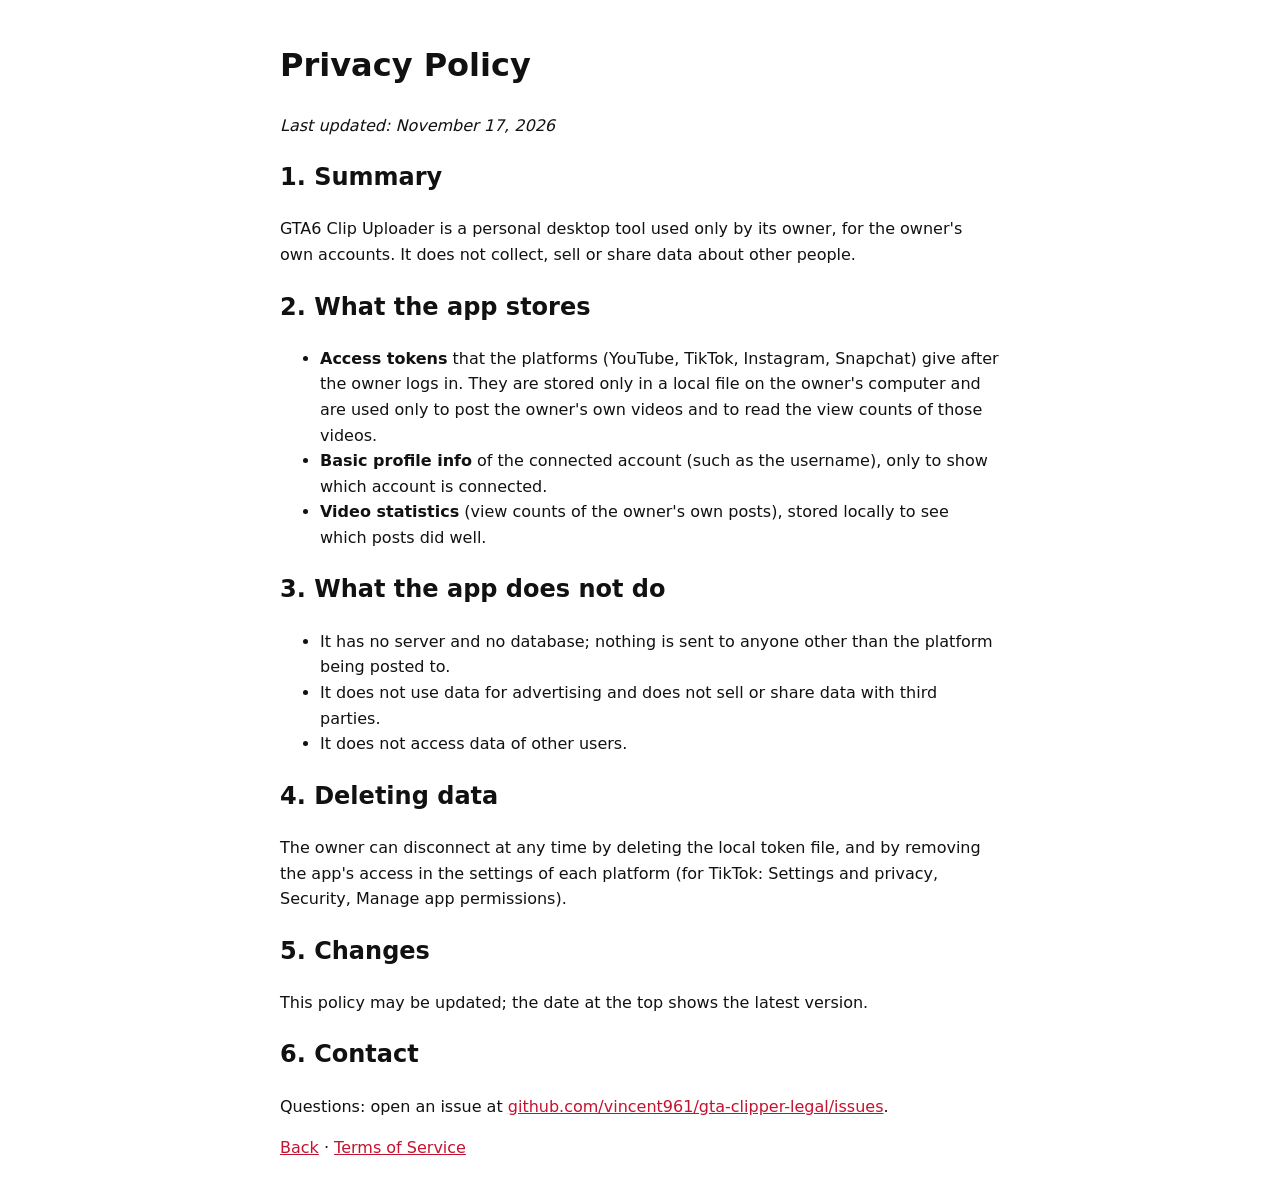
==== privacy.html @ ce5e9fea "Terms of Service en privacybeleid voor GTA6 Clip Uploader Co-Authored-By: Claude Opus 5.5 <noreply@a" ====
<!doctype html>
<html lang="en">
<head>
<meta charset="utf-8">
<meta name="viewport" content="width=device-width, initial-scale=1">
<title>Privacy Policy · GTA6 Clip Uploader</title>
<style>
  body { font-family: system-ui, sans-serif; max-width: 720px; margin: 40px auto; padding: 0 16px; line-height: 1.6; color: #111; background: #fff; }
  a { color: #c4122f; }
</style>
</head>
<body>
<h1>Privacy Policy</h1>
<p><em>Last updated: November 17, 2026</em></p>

<h2>1. Summary</h2>
<p>GTA6 Clip Uploader is a personal desktop tool used only by its owner, for the owner's own accounts. It does not
collect, sell or share data about other people.</p>

<h2>2. What the app stores</h2>
<ul>
  <li><strong>Access tokens</strong> that the platforms (YouTube, TikTok, Instagram, Snapchat) give after the
    owner logs in. They are stored only in a local file on the owner's computer and are used only to post
    the owner's own videos and to read the view counts of those videos.</li>
  <li><strong>Basic profile info</strong> of the connected account (such as the username), only to show which
    account is connected.</li>
  <li><strong>Video statistics</strong> (view counts of the owner's own posts), stored locally to see which
    posts did well.</li>
</ul>

<h2>3. What the app does not do</h2>
<ul>
  <li>It has no server and no database; nothing is sent to anyone other than the platform being posted to.</li>
  <li>It does not use data for advertising and does not sell or share data with third parties.</li>
  <li>It does not access data of other users.</li>
</ul>

<h2>4. Deleting data</h2>
<p>The owner can disconnect at any time by deleting the local token file, and by removing the app's
access in the settings of each platform (for TikTok: Settings and privacy, Security, Manage app
permissions).</p>

<h2>5. Changes</h2>
<p>This policy may be updated; the date at the top shows the latest version.</p>

<h2>6. Contact</h2>
<p>Questions: open an issue at
<a href="https://github.com/vincent961/gta-clipper-legal/issues">github.com/vincent961/gta-clipper-legal/issues</a>.</p>

<p><a href="index.html">Back</a> · <a href="terms.html">Terms of Service</a></p>
</body>
</html>
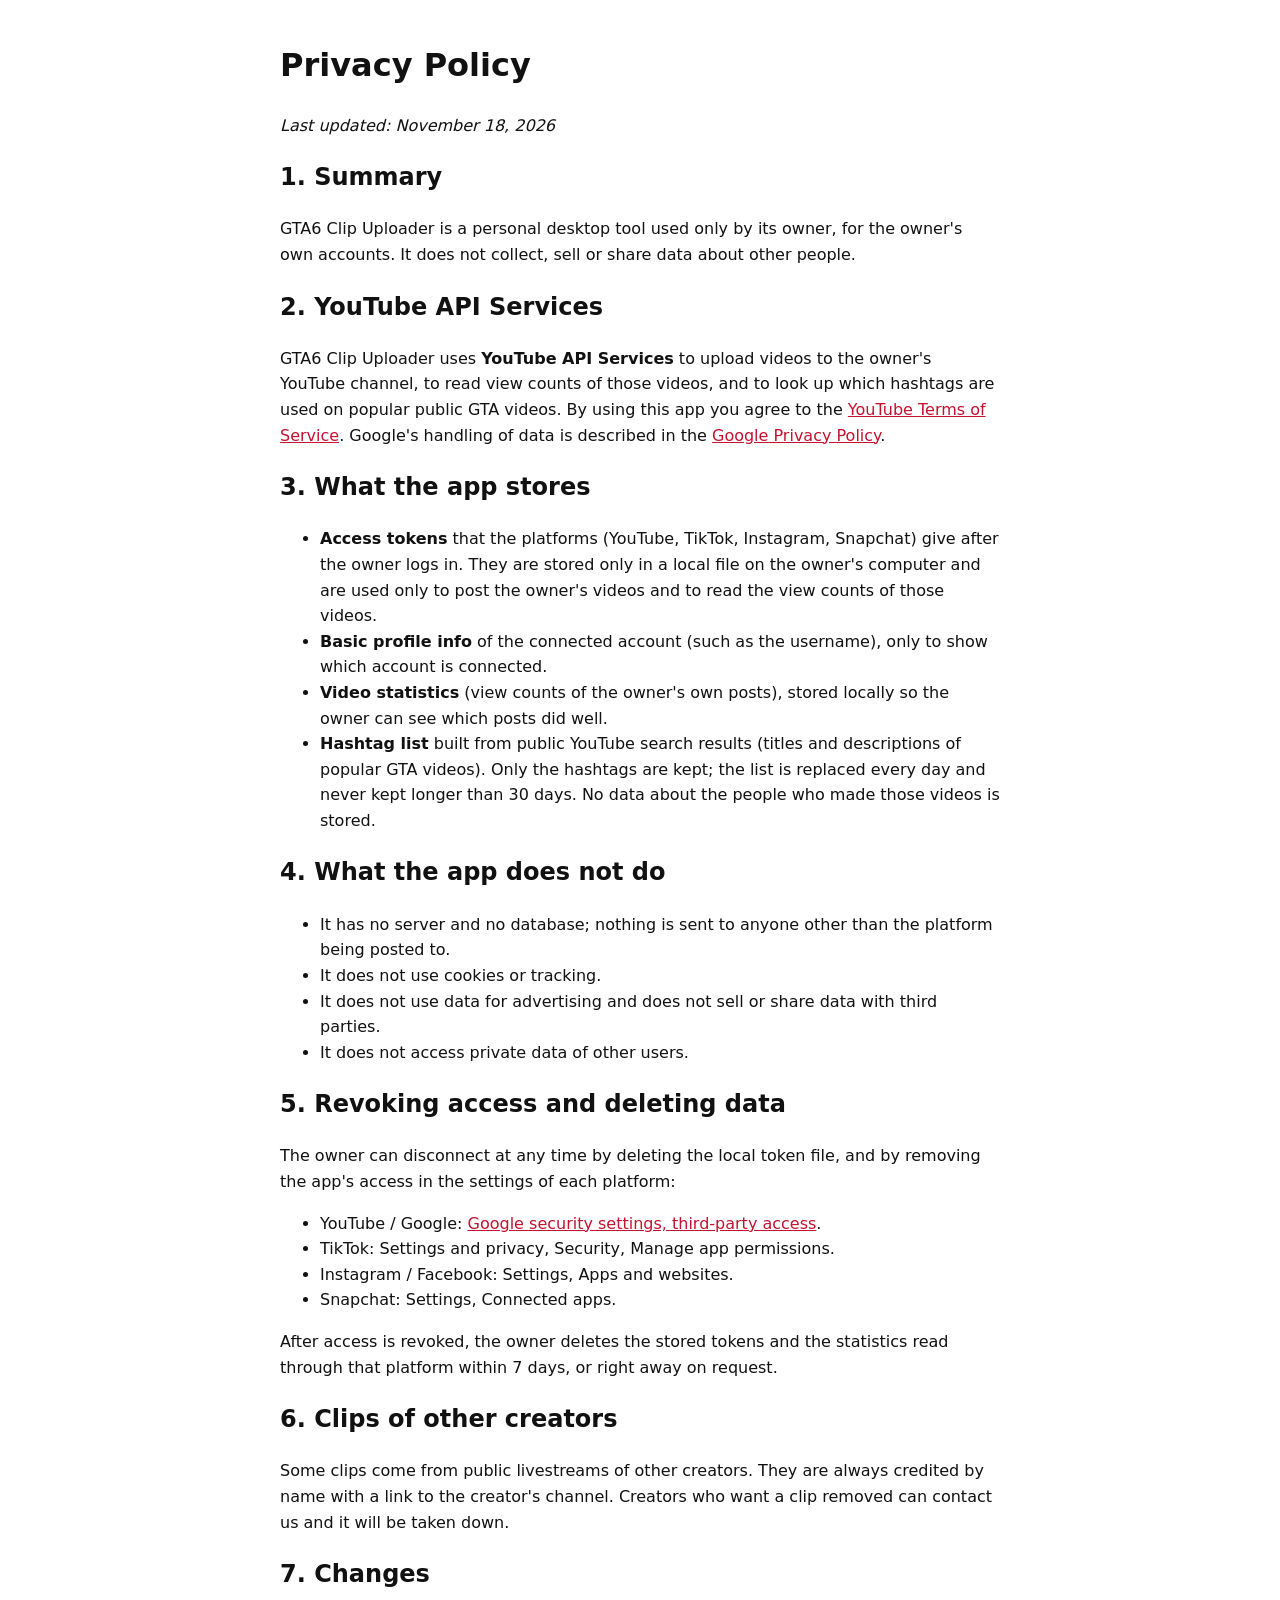
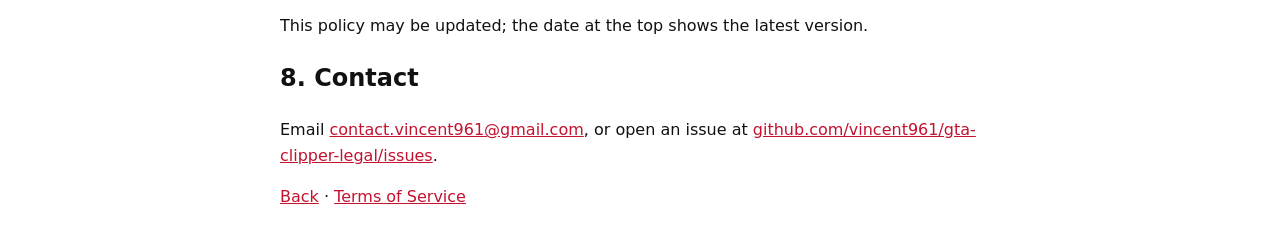
==== commit 304fe3fe: "YouTube API Services in privacy, terms en homepage Links naar YouTube Terms en Google Privacy Policy" ====
--- a/privacy.html
+++ b/privacy.html
@@ -11,40 +11,64 @@
 </head>
 <body>
 <h1>Privacy Policy</h1>
-<p><em>Last updated: November 17, 2026</em></p>
+<p><em>Last updated: November 18, 2026</em></p>
 
 <h2>1. Summary</h2>
 <p>GTA6 Clip Uploader is a personal desktop tool used only by its owner, for the owner's own accounts. It does not
 collect, sell or share data about other people.</p>
 
-<h2>2. What the app stores</h2>
+<h2>2. YouTube API Services</h2>
+<p>GTA6 Clip Uploader uses <strong>YouTube API Services</strong> to upload videos to the owner's YouTube channel,
+to read view counts of those videos, and to look up which hashtags are used on popular public GTA videos.
+By using this app you agree to the
+<a href="https://www.youtube.com/t/terms">YouTube Terms of Service</a>.
+Google's handling of data is described in the
+<a href="https://www.google.com/policies/privacy">Google Privacy Policy</a>.</p>
+
+<h2>3. What the app stores</h2>
 <ul>
   <li><strong>Access tokens</strong> that the platforms (YouTube, TikTok, Instagram, Snapchat) give after the
     owner logs in. They are stored only in a local file on the owner's computer and are used only to post
-    the owner's own videos and to read the view counts of those videos.</li>
+    the owner's videos and to read the view counts of those videos.</li>
   <li><strong>Basic profile info</strong> of the connected account (such as the username), only to show which
     account is connected.</li>
-  <li><strong>Video statistics</strong> (view counts of the owner's own posts), stored locally to see which
-    posts did well.</li>
+  <li><strong>Video statistics</strong> (view counts of the owner's own posts), stored locally so the owner
+    can see which posts did well.</li>
+  <li><strong>Hashtag list</strong> built from public YouTube search results (titles and descriptions of
+    popular GTA videos). Only the hashtags are kept; the list is replaced every day and never kept longer
+    than 30 days. No data about the people who made those videos is stored.</li>
 </ul>
 
-<h2>3. What the app does not do</h2>
+<h2>4. What the app does not do</h2>
 <ul>
   <li>It has no server and no database; nothing is sent to anyone other than the platform being posted to.</li>
+  <li>It does not use cookies or tracking.</li>
   <li>It does not use data for advertising and does not sell or share data with third parties.</li>
-  <li>It does not access data of other users.</li>
+  <li>It does not access private data of other users.</li>
 </ul>
 
-<h2>4. Deleting data</h2>
+<h2>5. Revoking access and deleting data</h2>
 <p>The owner can disconnect at any time by deleting the local token file, and by removing the app's
-access in the settings of each platform (for TikTok: Settings and privacy, Security, Manage app
-permissions).</p>
+access in the settings of each platform:</p>
+<ul>
+  <li>YouTube / Google: <a href="https://security.google.com/settings/security/permissions">Google security
+    settings, third-party access</a>.</li>
+  <li>TikTok: Settings and privacy, Security, Manage app permissions.</li>
+  <li>Instagram / Facebook: Settings, Apps and websites.</li>
+  <li>Snapchat: Settings, Connected apps.</li>
+</ul>
+<p>After access is revoked, the owner deletes the stored tokens and the statistics read through that
+platform within 7 days, or right away on request.</p>
 
-<h2>5. Changes</h2>
+<h2>6. Clips of other creators</h2>
+<p>Some clips come from public livestreams of other creators. They are always credited by name with a link
+to the creator's channel. Creators who want a clip removed can contact us and it will be taken down.</p>
+
+<h2>7. Changes</h2>
 <p>This policy may be updated; the date at the top shows the latest version.</p>
 
-<h2>6. Contact</h2>
-<p>Questions: open an issue at
+<h2>8. Contact</h2>
+<p>Email <a href="mailto:contact.vincent961@gmail.com">contact.vincent961@gmail.com</a>, or open an issue at
 <a href="https://github.com/vincent961/gta-clipper-legal/issues">github.com/vincent961/gta-clipper-legal/issues</a>.</p>
 
 <p><a href="index.html">Back</a> · <a href="terms.html">Terms of Service</a></p>
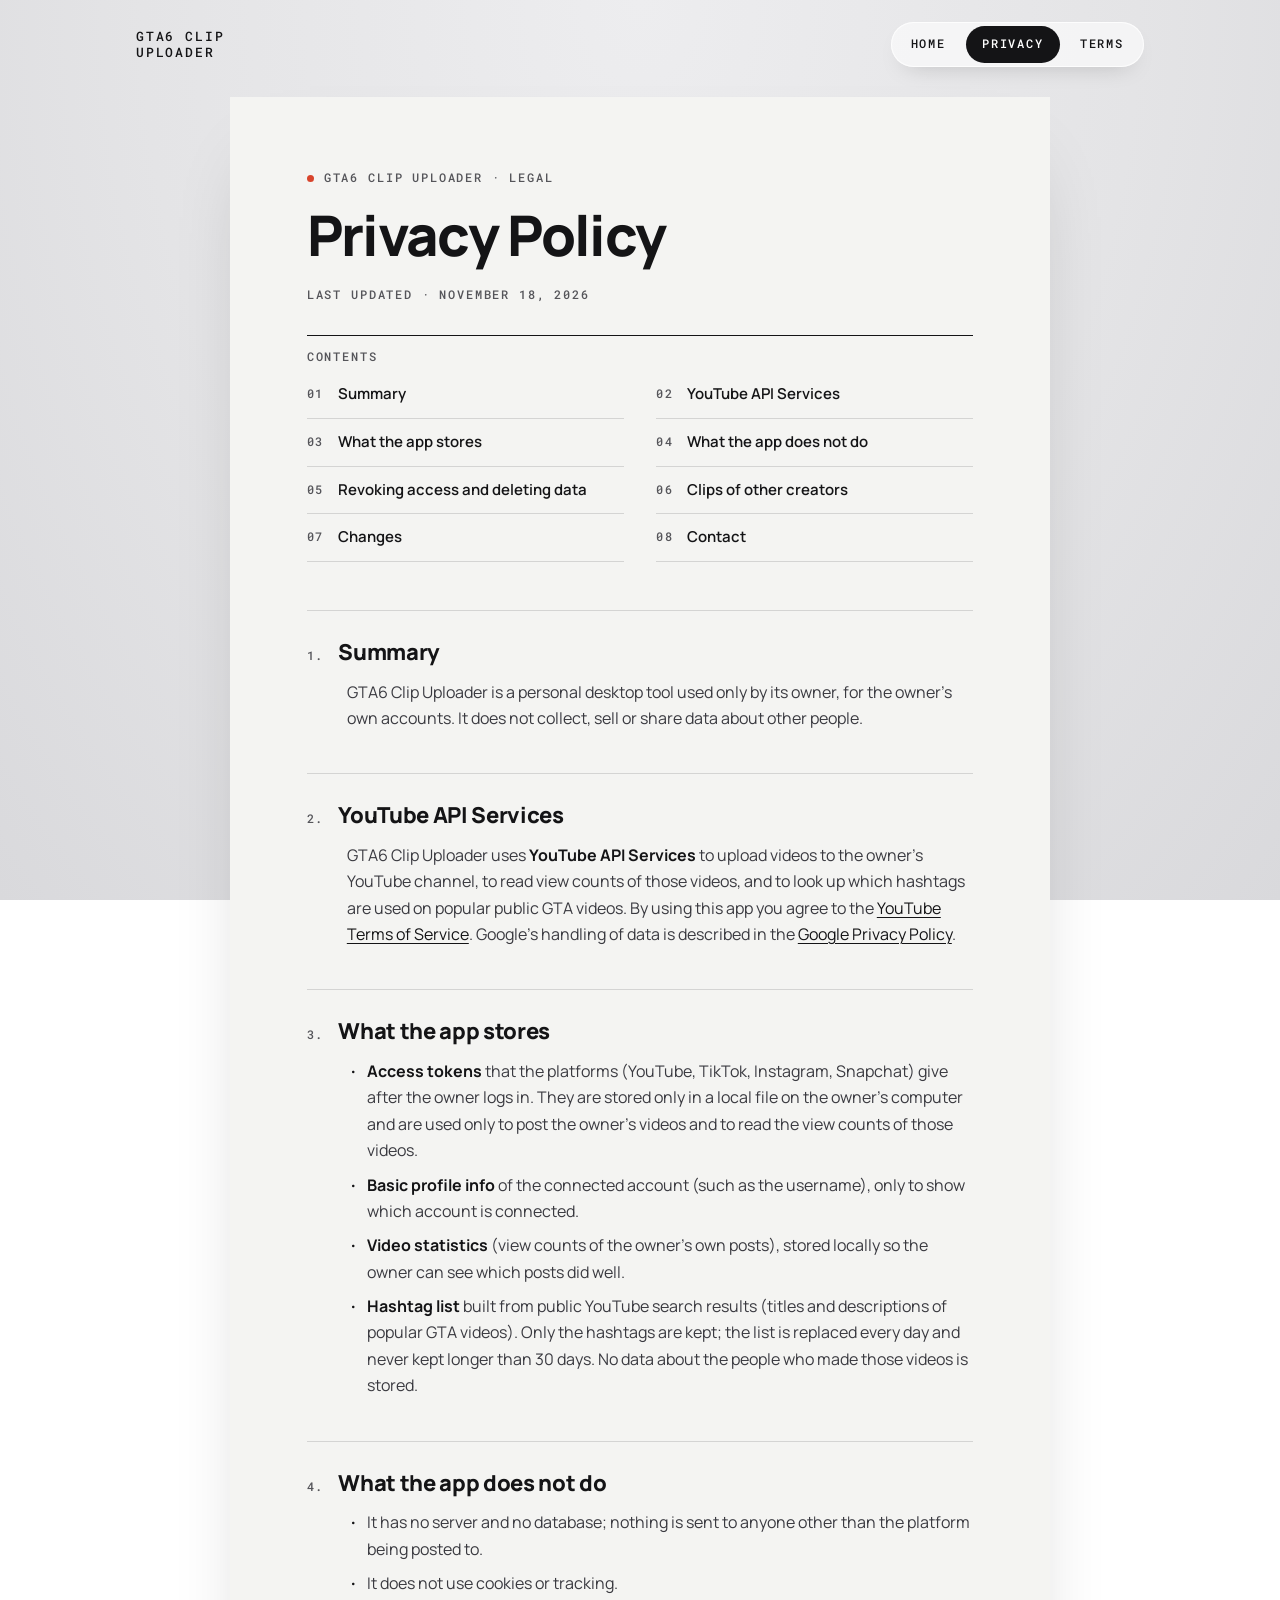
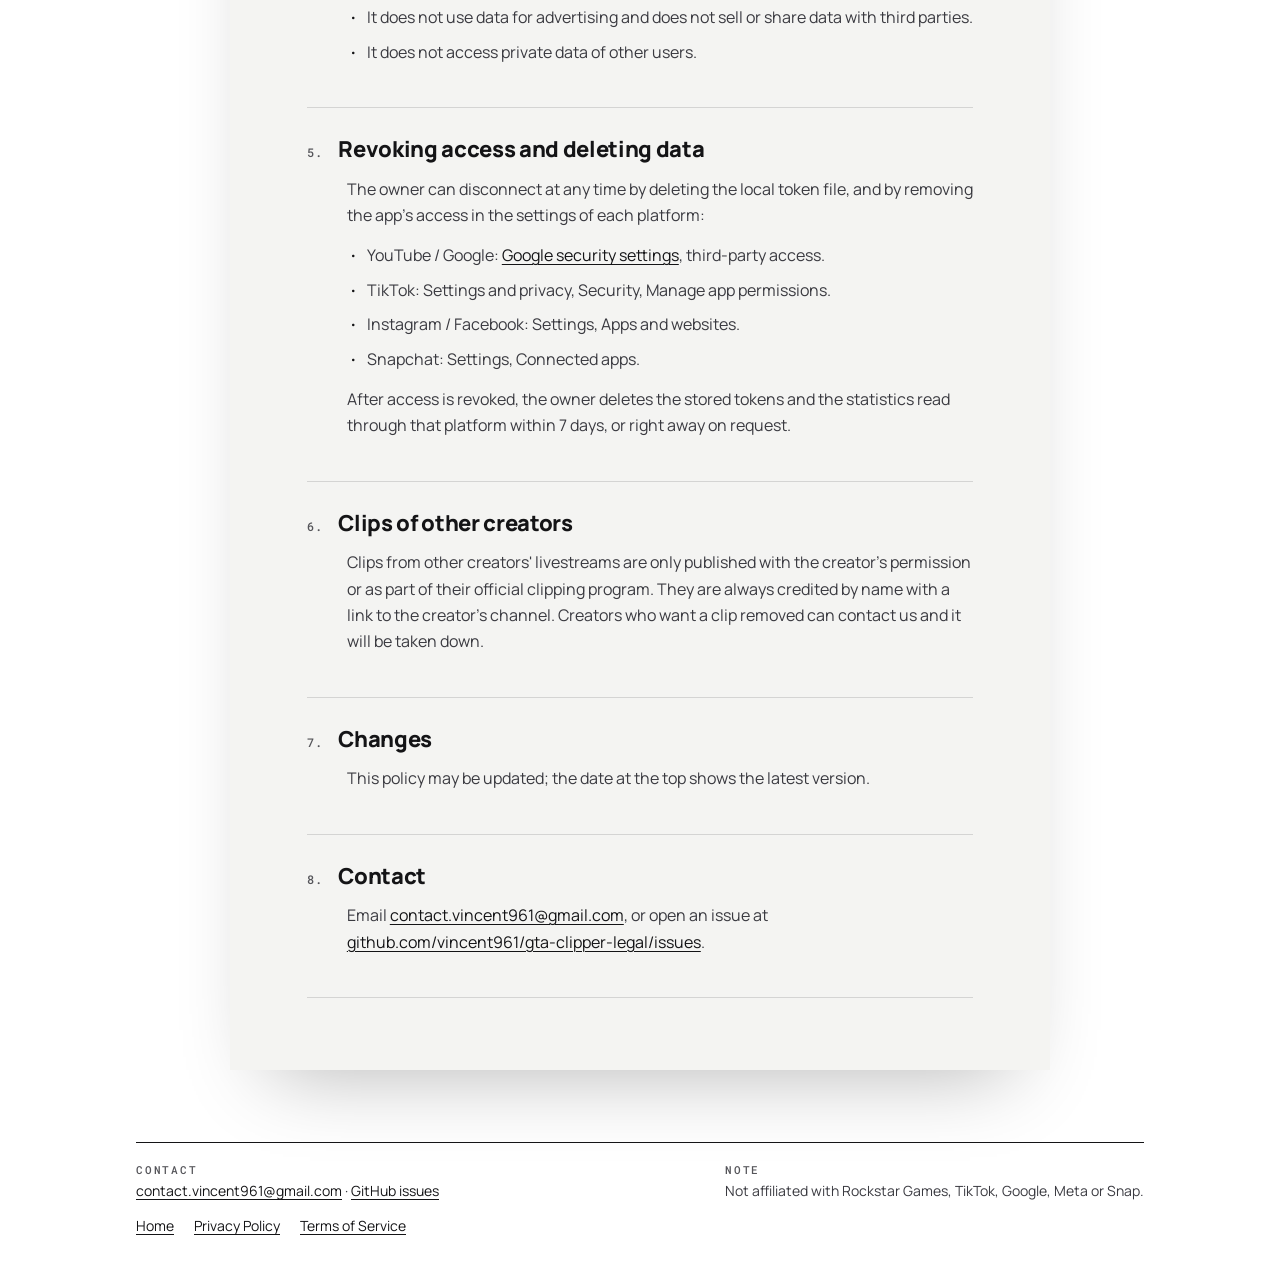
==== commit 001c87f6: "Redesign of the site (ASC style), wording on other creators' clips updated - same four pages and URL" ====
--- a/privacy.html
+++ b/privacy.html
@@ -4,73 +4,102 @@
 <meta charset="utf-8">
 <meta name="viewport" content="width=device-width, initial-scale=1">
 <title>Privacy Policy · GTA6 Clip Uploader</title>
-<style>
-  body { font-family: system-ui, sans-serif; max-width: 720px; margin: 40px auto; padding: 0 16px; line-height: 1.6; color: #111; background: #fff; }
-  a { color: #c4122f; }
-</style>
+<meta name="description" content="Privacy Policy of GTA6 Clip Uploader, a personal desktop tool.">
+<link rel="stylesheet" href="style.css">
 </head>
 <body>
-<h1>Privacy Policy</h1>
-<p><em>Last updated: November 18, 2026</em></p>
-
-<h2>1. Summary</h2>
-<p>GTA6 Clip Uploader is a personal desktop tool used only by its owner, for the owner's own accounts. It does not
-collect, sell or share data about other people.</p>
-
-<h2>2. YouTube API Services</h2>
-<p>GTA6 Clip Uploader uses <strong>YouTube API Services</strong> to upload videos to the owner's YouTube channel,
-to read view counts of those videos, and to look up which hashtags are used on popular public GTA videos.
-By using this app you agree to the
-<a href="https://www.youtube.com/t/terms">YouTube Terms of Service</a>.
-Google's handling of data is described in the
-<a href="https://www.google.com/policies/privacy">Google Privacy Policy</a>.</p>
-
-<h2>3. What the app stores</h2>
-<ul>
-  <li><strong>Access tokens</strong> that the platforms (YouTube, TikTok, Instagram, Snapchat) give after the
-    owner logs in. They are stored only in a local file on the owner's computer and are used only to post
-    the owner's videos and to read the view counts of those videos.</li>
-  <li><strong>Basic profile info</strong> of the connected account (such as the username), only to show which
-    account is connected.</li>
-  <li><strong>Video statistics</strong> (view counts of the owner's own posts), stored locally so the owner
-    can see which posts did well.</li>
-  <li><strong>Hashtag list</strong> built from public YouTube search results (titles and descriptions of
-    popular GTA videos). Only the hashtags are kept; the list is replaced every day and never kept longer
-    than 30 days. No data about the people who made those videos is stored.</li>
-</ul>
-
-<h2>4. What the app does not do</h2>
-<ul>
-  <li>It has no server and no database; nothing is sent to anyone other than the platform being posted to.</li>
-  <li>It does not use cookies or tracking.</li>
-  <li>It does not use data for advertising and does not sell or share data with third parties.</li>
-  <li>It does not access private data of other users.</li>
-</ul>
-
-<h2>5. Revoking access and deleting data</h2>
-<p>The owner can disconnect at any time by deleting the local token file, and by removing the app's
-access in the settings of each platform:</p>
-<ul>
-  <li>YouTube / Google: <a href="https://security.google.com/settings/security/permissions">Google security
-    settings, third-party access</a>.</li>
-  <li>TikTok: Settings and privacy, Security, Manage app permissions.</li>
-  <li>Instagram / Facebook: Settings, Apps and websites.</li>
-  <li>Snapchat: Settings, Connected apps.</li>
-</ul>
-<p>After access is revoked, the owner deletes the stored tokens and the statistics read through that
-platform within 7 days, or right away on request.</p>
-
-<h2>6. Clips of other creators</h2>
-<p>Some clips come from public livestreams of other creators. They are always credited by name with a link
-to the creator's channel. Creators who want a clip removed can contact us and it will be taken down.</p>
-
-<h2>7. Changes</h2>
-<p>This policy may be updated; the date at the top shows the latest version.</p>
-
-<h2>8. Contact</h2>
-<p>Email <a href="mailto:contact.vincent961@gmail.com">contact.vincent961@gmail.com</a>, or open an issue at
-<a href="https://github.com/vincent961/gta-clipper-legal/issues">github.com/vincent961/gta-clipper-legal/issues</a>.</p>
-
-<p><a href="index.html">Back</a> · <a href="terms.html">Terms of Service</a></p>
+<a class="skip" href="#main">Skip to content</a>
+<header class="site-header">
+  <a class="wordmark" href="index.html"><span>GTA6 Clip</span><span>Uploader</span></a>
+  <nav class="nav" aria-label="Main">
+    <a href="index.html">Home</a>
+    <a href="privacy.html" aria-current="page">Privacy</a>
+    <a href="terms.html">Terms</a>
+  </nav>
+</header>
+<main id="main">
+  <article class="sheet">
+    <p class="kicker mono"><span class="dot" aria-hidden="true"></span>GTA6 Clip Uploader · Legal</p>
+    <h1>Privacy Policy</h1>
+    <p class="meta mono">Last updated · <time datetime="2026-11-18">November 18, 2026</time></p>
+    <nav class="toc" aria-label="Contents">
+      <span class="mono">Contents</span>
+      <ol>
+      <li><a href="#summary"><span>01</span>Summary</a></li>
+      <li><a href="#youtube"><span>02</span>YouTube API Services</a></li>
+      <li><a href="#stores"><span>03</span>What the app stores</a></li>
+      <li><a href="#not"><span>04</span>What the app does not do</a></li>
+      <li><a href="#revoke"><span>05</span>Revoking access and deleting data</a></li>
+      <li><a href="#creators"><span>06</span>Clips of other creators</a></li>
+      <li><a href="#changes"><span>07</span>Changes</a></li>
+      <li><a href="#contact"><span>08</span>Contact</a></li>
+      </ol>
+    </nav>
+    <section class="s" id="summary" aria-labelledby="summary-h">
+      <h2 id="summary-h"><span class="num">1.</span>Summary</h2>
+      <p>GTA6 Clip Uploader is a personal desktop tool used only by its owner, for the owner's own accounts. It does not collect, sell or share data about other people.</p>
+    </section>
+    <section class="s" id="youtube" aria-labelledby="youtube-h">
+      <h2 id="youtube-h"><span class="num">2.</span>YouTube API Services</h2>
+      <p>GTA6 Clip Uploader uses <strong>YouTube API Services</strong> to upload videos to the owner's YouTube channel, to read view counts of those videos, and to look up which hashtags are used on popular public GTA videos. By using this app you agree to the <a href="https://www.youtube.com/t/terms">YouTube Terms of Service</a>. Google's handling of data is described in the <a href="https://www.google.com/policies/privacy">Google Privacy Policy</a>.</p>
+    </section>
+    <section class="s" id="stores" aria-labelledby="stores-h">
+      <h2 id="stores-h"><span class="num">3.</span>What the app stores</h2>
+      <ul>
+        <li><strong>Access tokens</strong> that the platforms (YouTube, TikTok, Instagram, Snapchat) give after the owner logs in. They are stored only in a local file on the owner's computer and are used only to post the owner's videos and to read the view counts of those videos.</li>
+        <li><strong>Basic profile info</strong> of the connected account (such as the username), only to show which account is connected.</li>
+        <li><strong>Video statistics</strong> (view counts of the owner's own posts), stored locally so the owner can see which posts did well.</li>
+        <li><strong>Hashtag list</strong> built from public YouTube search results (titles and descriptions of popular GTA videos). Only the hashtags are kept; the list is replaced every day and never kept longer than 30 days. No data about the people who made those videos is stored.</li>
+      </ul>
+    </section>
+    <section class="s" id="not" aria-labelledby="not-h">
+      <h2 id="not-h"><span class="num">4.</span>What the app does not do</h2>
+      <ul>
+        <li>It has no server and no database; nothing is sent to anyone other than the platform being posted to.</li>
+        <li>It does not use cookies or tracking.</li>
+        <li>It does not use data for advertising and does not sell or share data with third parties.</li>
+        <li>It does not access private data of other users.</li>
+      </ul>
+    </section>
+    <section class="s" id="revoke" aria-labelledby="revoke-h">
+      <h2 id="revoke-h"><span class="num">5.</span>Revoking access and deleting data</h2>
+      <p>The owner can disconnect at any time by deleting the local token file, and by removing the app's access in the settings of each platform:</p>
+      <ul>
+        <li>YouTube / Google: <a href="https://security.google.com/settings/security/permissions">Google security settings</a>, third-party access.</li>
+        <li>TikTok: Settings and privacy, Security, Manage app permissions.</li>
+        <li>Instagram / Facebook: Settings, Apps and websites.</li>
+        <li>Snapchat: Settings, Connected apps.</li>
+      </ul>
+      <p>After access is revoked, the owner deletes the stored tokens and the statistics read through that platform within 7 days, or right away on request.</p>
+    </section>
+    <section class="s" id="creators" aria-labelledby="creators-h">
+      <h2 id="creators-h"><span class="num">6.</span>Clips of other creators</h2>
+      <p>Clips from other creators' livestreams are only published with the creator's permission or as part of their official clipping program. They are always credited by name with a link to the creator's channel. Creators who want a clip removed can contact us and it will be taken down.</p>
+    </section>
+    <section class="s" id="changes" aria-labelledby="changes-h">
+      <h2 id="changes-h"><span class="num">7.</span>Changes</h2>
+      <p>This policy may be updated; the date at the top shows the latest version.</p>
+    </section>
+    <section class="s" id="contact" aria-labelledby="contact-h">
+      <h2 id="contact-h"><span class="num">8.</span>Contact</h2>
+      <p>Email <a href="mailto:contact.vincent961@gmail.com">contact.vincent961@gmail.com</a>, or open an issue at <a href="https://github.com/vincent961/gta-clipper-legal/issues">github.com/vincent961/gta-clipper-legal/issues</a>.</p>
+    </section>
+  </article>
+</main>
+<footer class="site-footer">
+  <div class="inner">
+    <div>
+      <div class="mono">Contact</div>
+      <a href="mailto:contact.vincent961@gmail.com">contact.vincent961@gmail.com</a> · <a href="https://github.com/vincent961/gta-clipper-legal/issues">GitHub issues</a>
+    </div>
+    <div>
+      <div class="mono">Note</div>
+      Not affiliated with Rockstar Games, TikTok, Google, Meta or Snap.
+    </div>
+    <nav aria-label="Footer">
+      <a href="index.html">Home</a><a href="privacy.html">Privacy Policy</a><a href="terms.html">Terms of Service</a>
+    </nav>
+  </div>
+</footer>
 </body>
 </html>
--- a/style.css
+++ b/style.css
@@ -0,0 +1,121 @@
+@font-face { font-family: "Manrope"; src: url("fonts/manrope-latin.woff2") format("woff2"); font-weight: 200 800; font-display: swap; }
+@font-face { font-family: "Roboto Mono"; src: url("fonts/RobotoMono-wght.ttf") format("truetype"); font-weight: 100 700; font-display: swap; }
+
+:root {
+  --ink: #141416; --paper: #F4F4F2; --page: #E4E4E6;
+  --g1: #2c2c30; --g2: #3a3a40; --g3: #55555a; --g4: #6b6b72; --g5: #C9C9CE;
+  --red: #D8442C;
+  --line: rgba(20,20,22,.14);
+  --sans: "Manrope", system-ui, sans-serif;
+  --mono: "Roboto Mono", ui-monospace, monospace;
+  --pad: clamp(18px, 5vw, 56px);
+}
+* { box-sizing: border-box; }
+html { scroll-behavior: smooth; -webkit-text-size-adjust: 100%; }
+@media (prefers-reduced-motion: reduce) { html { scroll-behavior: auto; } }
+body {
+  margin: 0; min-height: 100vh; display: flex; flex-direction: column;
+  font-family: var(--sans); font-size: 16px; line-height: 1.65; color: var(--g2);
+  background: radial-gradient(ellipse at 50% 0%, #EDEDEF 0%, var(--page) 55%, #D9D9DC 100%) fixed;
+}
+a { color: var(--ink); text-decoration: underline; text-decoration-thickness: 1px; text-underline-offset: 3px; }
+a:hover { color: var(--g3); }
+a:focus-visible { outline: 2px solid var(--ink); outline-offset: 3px; border-radius: 2px; }
+strong { color: var(--ink); font-weight: 700; }
+.mono { font-family: var(--mono); text-transform: uppercase; letter-spacing: .16em; font-size: 11.5px; font-weight: 500; }
+.skip { position: absolute; left: -999px; top: 8px; }
+.skip:focus { left: 8px; background: var(--ink); color: #fff; padding: 8px 14px; border-radius: 99px; z-index: 10; }
+
+/* header */
+.site-header { display: flex; align-items: center; justify-content: space-between; gap: 16px; flex-wrap: wrap; padding: 22px var(--pad); max-width: 1120px; width: 100%; margin: 0 auto; }
+.wordmark { font-family: var(--mono); font-weight: 500; font-size: 13px; letter-spacing: .14em; line-height: 1.25; text-transform: uppercase; color: var(--ink); text-decoration: none; }
+.wordmark:hover { color: var(--ink); }
+.wordmark span { display: block; }
+.nav { display: flex; gap: 4px; padding: 4px; border-radius: 99px; background: rgba(255,255,255,.6); box-shadow: inset 0 0 0 1px rgba(255,255,255,.8), 0 10px 24px -14px rgba(0,0,0,.25); }
+.nav a { font-family: var(--mono); font-size: 11.5px; font-weight: 500; letter-spacing: .16em; text-transform: uppercase; text-decoration: none; color: var(--ink); padding: 9px 16px; border-radius: 99px; }
+.nav a:hover { color: var(--g3); }
+.nav a[aria-current="page"] { background: var(--ink); color: #fff; }
+
+/* main */
+main { flex: 1; width: 100%; max-width: 1120px; margin: 0 auto; padding: 8px var(--pad) 72px; }
+.sheet { background: var(--paper); max-width: 820px; margin: 0 auto; padding: clamp(28px, 6vw, 72px) clamp(22px, 6vw, 80px); box-shadow: 0 40px 80px -40px rgba(0,0,0,.3); }
+.prose { max-width: 66ch; }
+.kicker { display: flex; align-items: center; gap: 10px; color: var(--g3); margin: 0 0 18px; }
+.dot { width: 7px; height: 7px; border-radius: 50%; background: var(--red); flex: none; }
+h1 { font-family: var(--sans); font-weight: 800; color: var(--ink); font-size: clamp(34px, 6vw, 56px); line-height: 1.04; letter-spacing: -.03em; margin: 0 0 22px; text-wrap: balance; }
+h2 { font-family: var(--sans); font-weight: 800; color: var(--ink); font-size: 22px; line-height: 1.25; letter-spacing: -.015em; margin: 0 0 12px; display: flex; gap: 14px; align-items: baseline; }
+h2 .num { font-family: var(--mono); font-size: 12px; font-weight: 500; letter-spacing: .14em; color: var(--g3); flex: none; }
+p { margin: 0 0 14px; text-wrap: pretty; }
+.lead { font-size: clamp(17px, 2.2vw, 20px); line-height: 1.55; color: var(--g1); }
+ul { margin: 0 0 14px; padding-left: 0; list-style: none; }
+li { position: relative; padding-left: 20px; margin-bottom: 8px; }
+li::before { content: "·"; position: absolute; left: 4px; top: 0; color: var(--ink); font-weight: 800; }
+
+/* legal */
+.meta { color: var(--g3); margin: 0 0 30px; }
+.toc { border-top: 1.5px solid var(--ink); margin: 0 0 48px; }
+.toc ol { list-style: none; margin: 0; padding: 0; display: grid; grid-template-columns: repeat(auto-fit, minmax(240px, 1fr)); column-gap: 32px; }
+.toc li { padding: 0; margin: 0; border-bottom: 1px solid var(--line); }
+.toc li::before { content: none; }
+.toc a { display: flex; gap: 14px; padding: 11px 0; text-decoration: none; color: var(--ink); font-weight: 600; font-size: 15px; transition: padding .3s cubic-bezier(.16,1,.3,1); }
+.toc a:hover { padding-left: 6px; color: var(--g3); }
+.toc a span { font-family: var(--mono); font-size: 12px; font-weight: 500; letter-spacing: .14em; color: var(--g3); padding-top: 2px; }
+.toc .mono { display: block; padding: 12px 0 4px; color: var(--g3); }
+section.s { padding: 28px 0; border-top: 1px solid var(--line); scroll-margin-top: 24px; }
+section.s:last-of-type { border-bottom: 1px solid var(--line); }
+section.s > :not(h2) { margin-left: 40px; }
+@media (max-width: 560px) { section.s > :not(h2) { margin-left: 0; } }
+.contact { display: grid; gap: 0; border-top: 1px solid var(--line); margin-top: 6px; }
+.contact div { display: grid; grid-template-columns: 90px 1fr; gap: 12px; padding: 10px 0; border-bottom: 1px solid var(--line); overflow-wrap: anywhere; }
+.contact .mono { color: var(--g3); padding-top: 3px; }
+
+/* home */
+.notice { background: #fff; border: 1px solid var(--line); padding: 18px 22px; margin: 26px 0; }
+.notice .mono { display: block; color: var(--g3); margin-bottom: 6px; }
+.notice p:last-child { margin: 0; }
+.links { display: flex; flex-wrap: wrap; gap: 10px; margin: 28px 0 0; padding: 0; }
+.links li { padding: 0; margin: 0; }
+.links li::before { content: none; }
+.btn { display: inline-flex; align-items: center; gap: 10px; font-family: var(--mono); font-size: 12px; font-weight: 500; letter-spacing: .16em; text-transform: uppercase; text-decoration: none; padding: 14px 22px; border-radius: 99px; background: var(--ink); color: #fff; }
+.btn:hover { color: #fff; transform: translateY(-2px); box-shadow: 0 10px 24px -10px rgba(0,0,0,.45); }
+.btn.ghost { background: transparent; color: var(--ink); box-shadow: inset 0 0 0 1px rgba(20,20,22,.3); }
+.btn.ghost:hover { color: var(--ink); }
+.btn { transition: transform .4s cubic-bezier(.16,1,.3,1), box-shadow .4s; }
+
+.flow { margin: 48px 0 8px; }
+.flow > .mono { color: var(--g3); display: block; margin-bottom: 12px; }
+.flow ol { list-style: none; margin: 0; padding: 0; display: grid; grid-template-columns: repeat(4, minmax(0, 1fr)); border-top: 1.5px solid var(--ink); }
+.flow li { padding: 18px 16px 18px 0; margin: 0; border-bottom: 1px solid var(--line); display: flex; flex-direction: column; gap: 12px; }
+.flow li::before { content: none; }
+.flow li + li { padding-left: 16px; border-left: 1px solid var(--line); }
+.flow .step { color: var(--g3); }
+.flow .t { font-weight: 800; color: var(--ink); font-size: 16px; letter-spacing: -.01em; line-height: 1.2; }
+.flow .d { font-size: 14px; line-height: 1.5; color: var(--g2); }
+.fig { height: 64px; display: flex; align-items: flex-end; gap: 6px; }
+.fig .wide { width: 96px; height: 54px; background: #d6d6d9; border: 1.5px solid var(--ink); }
+.fig .cut { width: 96px; height: 54px; border: 1.5px solid var(--ink); background: repeating-linear-gradient(90deg, #d6d6d9 0 12px, transparent 12px 14px); position: relative; }
+.fig .cut::after { content: ""; position: absolute; left: 34px; width: 26px; top: -1.5px; bottom: -1.5px; background: var(--ink); }
+.fig .tall { width: 36px; height: 64px; border: 1.5px solid var(--ink); border-radius: 7px; background: #d6d6d9; }
+.fig .plats { display: flex; flex-direction: column; gap: 3px; font-family: var(--mono); font-size: 10px; letter-spacing: .1em; color: var(--ink); text-transform: uppercase; line-height: 1.2; }
+.fig .plats span::before { content: "→ "; color: var(--g3); }
+@media (max-width: 720px) {
+  .flow ol { grid-template-columns: repeat(2, minmax(0, 1fr)); }
+  .flow li:nth-child(3) { padding-left: 0; border-left: 0; }
+}
+
+/* footer */
+.site-footer { max-width: 1120px; width: 100%; margin: 0 auto; padding: 0 var(--pad) 36px; }
+.site-footer .inner { border-top: 1.5px solid var(--ink); padding-top: 18px; display: flex; flex-wrap: wrap; justify-content: space-between; gap: 12px 32px; font-size: 14px; color: var(--g2); }
+.site-footer .mono { color: var(--g3); font-size: 11px; }
+.site-footer nav { display: flex; flex-wrap: wrap; gap: 6px 20px; }
+
+/* snap callback */
+.center { min-height: 100vh; display: grid; place-items: center; padding: 24px; }
+.card { background: var(--paper); width: 100%; max-width: 520px; padding: clamp(28px, 6vw, 48px); box-shadow: 0 40px 80px -40px rgba(0,0,0,.3); }
+.card h1 { font-size: clamp(32px, 6vw, 44px); margin-bottom: 14px; }
+.card .msg { font-size: 17px; color: var(--g1); margin: 0 0 26px; }
+.bar { height: 2px; background: var(--g5); overflow: hidden; margin-bottom: 18px; }
+.bar::after { content: ""; display: block; height: 100%; width: 35%; background: var(--ink); animation: slide 1.4s cubic-bezier(.65,0,.2,1) infinite; }
+@keyframes slide { from { transform: translateX(-100%); } to { transform: translateX(300%); } }
+@media (prefers-reduced-motion: reduce) { .bar::after { animation: none; width: 100%; } }
+.card .foot { color: var(--g3); display: flex; justify-content: space-between; gap: 12px; flex-wrap: wrap; }
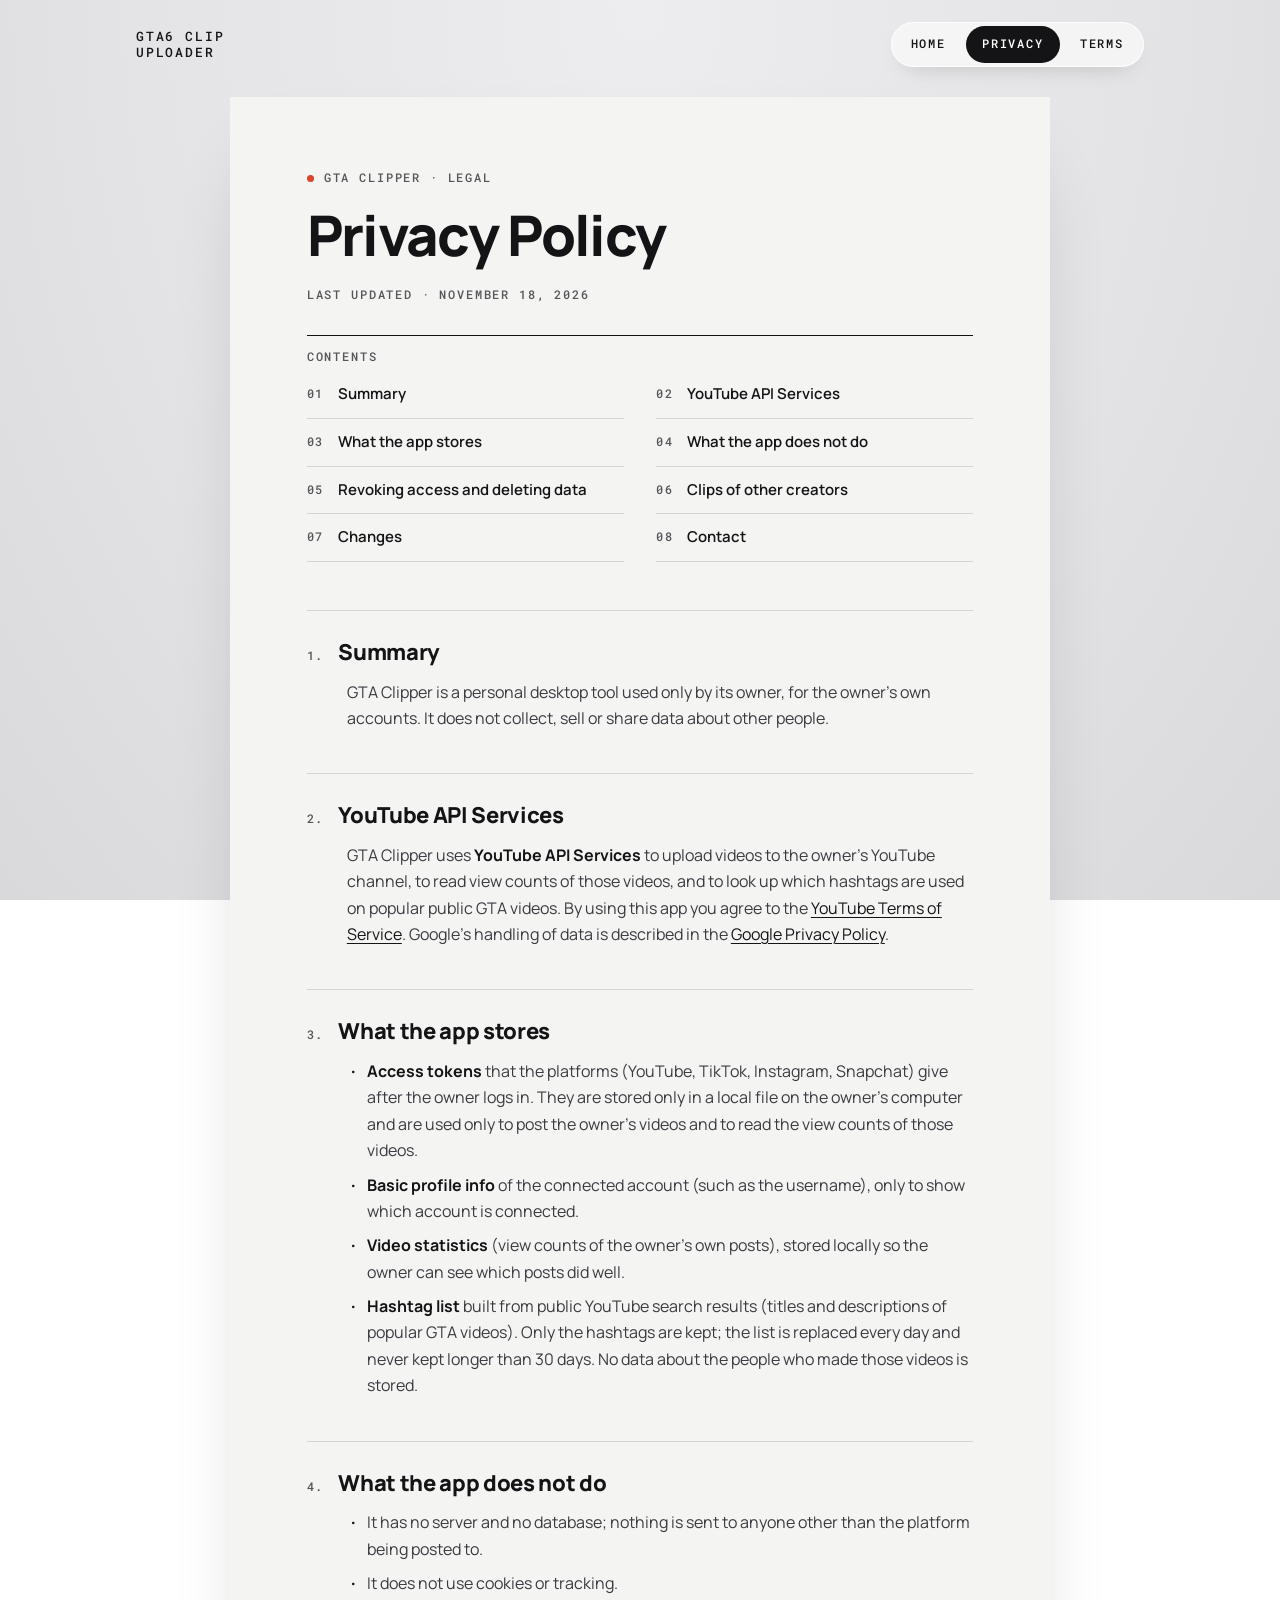
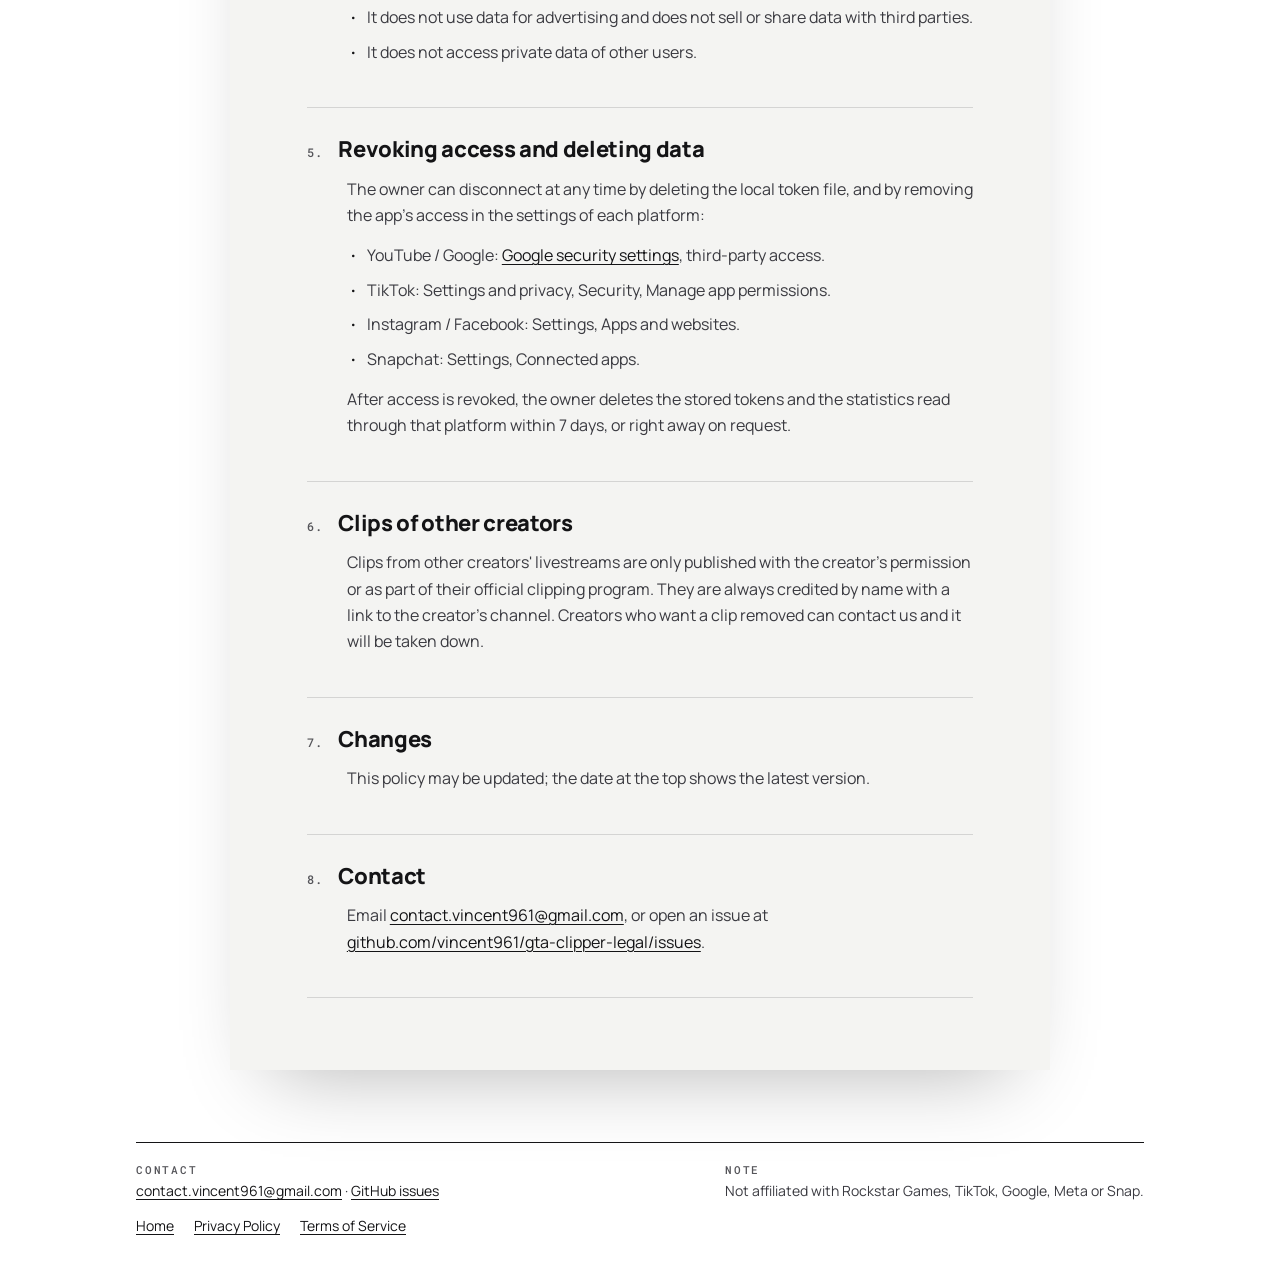
==== commit 9c82fb33: "Appnaam overal GTA Clipper (zelfde als het OAuth-toestemmingsscherm) Co-Authored-By: Claude Opus 5.5" ====
--- a/privacy.html
+++ b/privacy.html
@@ -1,105 +1,105 @@
-<!doctype html>
-<html lang="en">
-<head>
-<meta charset="utf-8">
-<meta name="viewport" content="width=device-width, initial-scale=1">
-<title>Privacy Policy · GTA6 Clip Uploader</title>
-<meta name="description" content="Privacy Policy of GTA6 Clip Uploader, a personal desktop tool.">
-<link rel="stylesheet" href="style.css">
-</head>
-<body>
-<a class="skip" href="#main">Skip to content</a>
-<header class="site-header">
-  <a class="wordmark" href="index.html"><span>GTA6 Clip</span><span>Uploader</span></a>
-  <nav class="nav" aria-label="Main">
-    <a href="index.html">Home</a>
-    <a href="privacy.html" aria-current="page">Privacy</a>
-    <a href="terms.html">Terms</a>
-  </nav>
-</header>
-<main id="main">
-  <article class="sheet">
-    <p class="kicker mono"><span class="dot" aria-hidden="true"></span>GTA6 Clip Uploader · Legal</p>
-    <h1>Privacy Policy</h1>
-    <p class="meta mono">Last updated · <time datetime="2026-11-18">November 18, 2026</time></p>
-    <nav class="toc" aria-label="Contents">
-      <span class="mono">Contents</span>
-      <ol>
-      <li><a href="#summary"><span>01</span>Summary</a></li>
-      <li><a href="#youtube"><span>02</span>YouTube API Services</a></li>
-      <li><a href="#stores"><span>03</span>What the app stores</a></li>
-      <li><a href="#not"><span>04</span>What the app does not do</a></li>
-      <li><a href="#revoke"><span>05</span>Revoking access and deleting data</a></li>
-      <li><a href="#creators"><span>06</span>Clips of other creators</a></li>
-      <li><a href="#changes"><span>07</span>Changes</a></li>
-      <li><a href="#contact"><span>08</span>Contact</a></li>
-      </ol>
-    </nav>
-    <section class="s" id="summary" aria-labelledby="summary-h">
-      <h2 id="summary-h"><span class="num">1.</span>Summary</h2>
-      <p>GTA6 Clip Uploader is a personal desktop tool used only by its owner, for the owner's own accounts. It does not collect, sell or share data about other people.</p>
-    </section>
-    <section class="s" id="youtube" aria-labelledby="youtube-h">
-      <h2 id="youtube-h"><span class="num">2.</span>YouTube API Services</h2>
-      <p>GTA6 Clip Uploader uses <strong>YouTube API Services</strong> to upload videos to the owner's YouTube channel, to read view counts of those videos, and to look up which hashtags are used on popular public GTA videos. By using this app you agree to the <a href="https://www.youtube.com/t/terms">YouTube Terms of Service</a>. Google's handling of data is described in the <a href="https://www.google.com/policies/privacy">Google Privacy Policy</a>.</p>
-    </section>
-    <section class="s" id="stores" aria-labelledby="stores-h">
-      <h2 id="stores-h"><span class="num">3.</span>What the app stores</h2>
-      <ul>
-        <li><strong>Access tokens</strong> that the platforms (YouTube, TikTok, Instagram, Snapchat) give after the owner logs in. They are stored only in a local file on the owner's computer and are used only to post the owner's videos and to read the view counts of those videos.</li>
-        <li><strong>Basic profile info</strong> of the connected account (such as the username), only to show which account is connected.</li>
-        <li><strong>Video statistics</strong> (view counts of the owner's own posts), stored locally so the owner can see which posts did well.</li>
-        <li><strong>Hashtag list</strong> built from public YouTube search results (titles and descriptions of popular GTA videos). Only the hashtags are kept; the list is replaced every day and never kept longer than 30 days. No data about the people who made those videos is stored.</li>
-      </ul>
-    </section>
-    <section class="s" id="not" aria-labelledby="not-h">
-      <h2 id="not-h"><span class="num">4.</span>What the app does not do</h2>
-      <ul>
-        <li>It has no server and no database; nothing is sent to anyone other than the platform being posted to.</li>
-        <li>It does not use cookies or tracking.</li>
-        <li>It does not use data for advertising and does not sell or share data with third parties.</li>
-        <li>It does not access private data of other users.</li>
-      </ul>
-    </section>
-    <section class="s" id="revoke" aria-labelledby="revoke-h">
-      <h2 id="revoke-h"><span class="num">5.</span>Revoking access and deleting data</h2>
-      <p>The owner can disconnect at any time by deleting the local token file, and by removing the app's access in the settings of each platform:</p>
-      <ul>
-        <li>YouTube / Google: <a href="https://security.google.com/settings/security/permissions">Google security settings</a>, third-party access.</li>
-        <li>TikTok: Settings and privacy, Security, Manage app permissions.</li>
-        <li>Instagram / Facebook: Settings, Apps and websites.</li>
-        <li>Snapchat: Settings, Connected apps.</li>
-      </ul>
-      <p>After access is revoked, the owner deletes the stored tokens and the statistics read through that platform within 7 days, or right away on request.</p>
-    </section>
-    <section class="s" id="creators" aria-labelledby="creators-h">
-      <h2 id="creators-h"><span class="num">6.</span>Clips of other creators</h2>
-      <p>Clips from other creators' livestreams are only published with the creator's permission or as part of their official clipping program. They are always credited by name with a link to the creator's channel. Creators who want a clip removed can contact us and it will be taken down.</p>
-    </section>
-    <section class="s" id="changes" aria-labelledby="changes-h">
-      <h2 id="changes-h"><span class="num">7.</span>Changes</h2>
-      <p>This policy may be updated; the date at the top shows the latest version.</p>
-    </section>
-    <section class="s" id="contact" aria-labelledby="contact-h">
-      <h2 id="contact-h"><span class="num">8.</span>Contact</h2>
-      <p>Email <a href="mailto:contact.vincent961@gmail.com">contact.vincent961@gmail.com</a>, or open an issue at <a href="https://github.com/vincent961/gta-clipper-legal/issues">github.com/vincent961/gta-clipper-legal/issues</a>.</p>
-    </section>
-  </article>
-</main>
-<footer class="site-footer">
-  <div class="inner">
-    <div>
-      <div class="mono">Contact</div>
-      <a href="mailto:contact.vincent961@gmail.com">contact.vincent961@gmail.com</a> · <a href="https://github.com/vincent961/gta-clipper-legal/issues">GitHub issues</a>
-    </div>
-    <div>
-      <div class="mono">Note</div>
-      Not affiliated with Rockstar Games, TikTok, Google, Meta or Snap.
-    </div>
-    <nav aria-label="Footer">
-      <a href="index.html">Home</a><a href="privacy.html">Privacy Policy</a><a href="terms.html">Terms of Service</a>
-    </nav>
-  </div>
-</footer>
-</body>
-</html>
+<!doctype html>
+<html lang="en">
+<head>
+<meta charset="utf-8">
+<meta name="viewport" content="width=device-width, initial-scale=1">
+<title>Privacy Policy · GTA Clipper</title>
+<meta name="description" content="Privacy Policy of GTA Clipper, a personal desktop tool.">
+<link rel="stylesheet" href="style.css">
+</head>
+<body>
+<a class="skip" href="#main">Skip to content</a>
+<header class="site-header">
+  <a class="wordmark" href="index.html"><span>GTA6 Clip</span><span>Uploader</span></a>
+  <nav class="nav" aria-label="Main">
+    <a href="index.html">Home</a>
+    <a href="privacy.html" aria-current="page">Privacy</a>
+    <a href="terms.html">Terms</a>
+  </nav>
+</header>
+<main id="main">
+  <article class="sheet">
+    <p class="kicker mono"><span class="dot" aria-hidden="true"></span>GTA Clipper · Legal</p>
+    <h1>Privacy Policy</h1>
+    <p class="meta mono">Last updated · <time datetime="2026-11-18">November 18, 2026</time></p>
+    <nav class="toc" aria-label="Contents">
+      <span class="mono">Contents</span>
+      <ol>
+      <li><a href="#summary"><span>01</span>Summary</a></li>
+      <li><a href="#youtube"><span>02</span>YouTube API Services</a></li>
+      <li><a href="#stores"><span>03</span>What the app stores</a></li>
+      <li><a href="#not"><span>04</span>What the app does not do</a></li>
+      <li><a href="#revoke"><span>05</span>Revoking access and deleting data</a></li>
+      <li><a href="#creators"><span>06</span>Clips of other creators</a></li>
+      <li><a href="#changes"><span>07</span>Changes</a></li>
+      <li><a href="#contact"><span>08</span>Contact</a></li>
+      </ol>
+    </nav>
+    <section class="s" id="summary" aria-labelledby="summary-h">
+      <h2 id="summary-h"><span class="num">1.</span>Summary</h2>
+      <p>GTA Clipper is a personal desktop tool used only by its owner, for the owner's own accounts. It does not collect, sell or share data about other people.</p>
+    </section>
+    <section class="s" id="youtube" aria-labelledby="youtube-h">
+      <h2 id="youtube-h"><span class="num">2.</span>YouTube API Services</h2>
+      <p>GTA Clipper uses <strong>YouTube API Services</strong> to upload videos to the owner's YouTube channel, to read view counts of those videos, and to look up which hashtags are used on popular public GTA videos. By using this app you agree to the <a href="https://www.youtube.com/t/terms">YouTube Terms of Service</a>. Google's handling of data is described in the <a href="https://www.google.com/policies/privacy">Google Privacy Policy</a>.</p>
+    </section>
+    <section class="s" id="stores" aria-labelledby="stores-h">
+      <h2 id="stores-h"><span class="num">3.</span>What the app stores</h2>
+      <ul>
+        <li><strong>Access tokens</strong> that the platforms (YouTube, TikTok, Instagram, Snapchat) give after the owner logs in. They are stored only in a local file on the owner's computer and are used only to post the owner's videos and to read the view counts of those videos.</li>
+        <li><strong>Basic profile info</strong> of the connected account (such as the username), only to show which account is connected.</li>
+        <li><strong>Video statistics</strong> (view counts of the owner's own posts), stored locally so the owner can see which posts did well.</li>
+        <li><strong>Hashtag list</strong> built from public YouTube search results (titles and descriptions of popular GTA videos). Only the hashtags are kept; the list is replaced every day and never kept longer than 30 days. No data about the people who made those videos is stored.</li>
+      </ul>
+    </section>
+    <section class="s" id="not" aria-labelledby="not-h">
+      <h2 id="not-h"><span class="num">4.</span>What the app does not do</h2>
+      <ul>
+        <li>It has no server and no database; nothing is sent to anyone other than the platform being posted to.</li>
+        <li>It does not use cookies or tracking.</li>
+        <li>It does not use data for advertising and does not sell or share data with third parties.</li>
+        <li>It does not access private data of other users.</li>
+      </ul>
+    </section>
+    <section class="s" id="revoke" aria-labelledby="revoke-h">
+      <h2 id="revoke-h"><span class="num">5.</span>Revoking access and deleting data</h2>
+      <p>The owner can disconnect at any time by deleting the local token file, and by removing the app's access in the settings of each platform:</p>
+      <ul>
+        <li>YouTube / Google: <a href="https://security.google.com/settings/security/permissions">Google security settings</a>, third-party access.</li>
+        <li>TikTok: Settings and privacy, Security, Manage app permissions.</li>
+        <li>Instagram / Facebook: Settings, Apps and websites.</li>
+        <li>Snapchat: Settings, Connected apps.</li>
+      </ul>
+      <p>After access is revoked, the owner deletes the stored tokens and the statistics read through that platform within 7 days, or right away on request.</p>
+    </section>
+    <section class="s" id="creators" aria-labelledby="creators-h">
+      <h2 id="creators-h"><span class="num">6.</span>Clips of other creators</h2>
+      <p>Clips from other creators' livestreams are only published with the creator's permission or as part of their official clipping program. They are always credited by name with a link to the creator's channel. Creators who want a clip removed can contact us and it will be taken down.</p>
+    </section>
+    <section class="s" id="changes" aria-labelledby="changes-h">
+      <h2 id="changes-h"><span class="num">7.</span>Changes</h2>
+      <p>This policy may be updated; the date at the top shows the latest version.</p>
+    </section>
+    <section class="s" id="contact" aria-labelledby="contact-h">
+      <h2 id="contact-h"><span class="num">8.</span>Contact</h2>
+      <p>Email <a href="mailto:contact.vincent961@gmail.com">contact.vincent961@gmail.com</a>, or open an issue at <a href="https://github.com/vincent961/gta-clipper-legal/issues">github.com/vincent961/gta-clipper-legal/issues</a>.</p>
+    </section>
+  </article>
+</main>
+<footer class="site-footer">
+  <div class="inner">
+    <div>
+      <div class="mono">Contact</div>
+      <a href="mailto:contact.vincent961@gmail.com">contact.vincent961@gmail.com</a> · <a href="https://github.com/vincent961/gta-clipper-legal/issues">GitHub issues</a>
+    </div>
+    <div>
+      <div class="mono">Note</div>
+      Not affiliated with Rockstar Games, TikTok, Google, Meta or Snap.
+    </div>
+    <nav aria-label="Footer">
+      <a href="index.html">Home</a><a href="privacy.html">Privacy Policy</a><a href="terms.html">Terms of Service</a>
+    </nav>
+  </div>
+</footer>
+</body>
+</html>
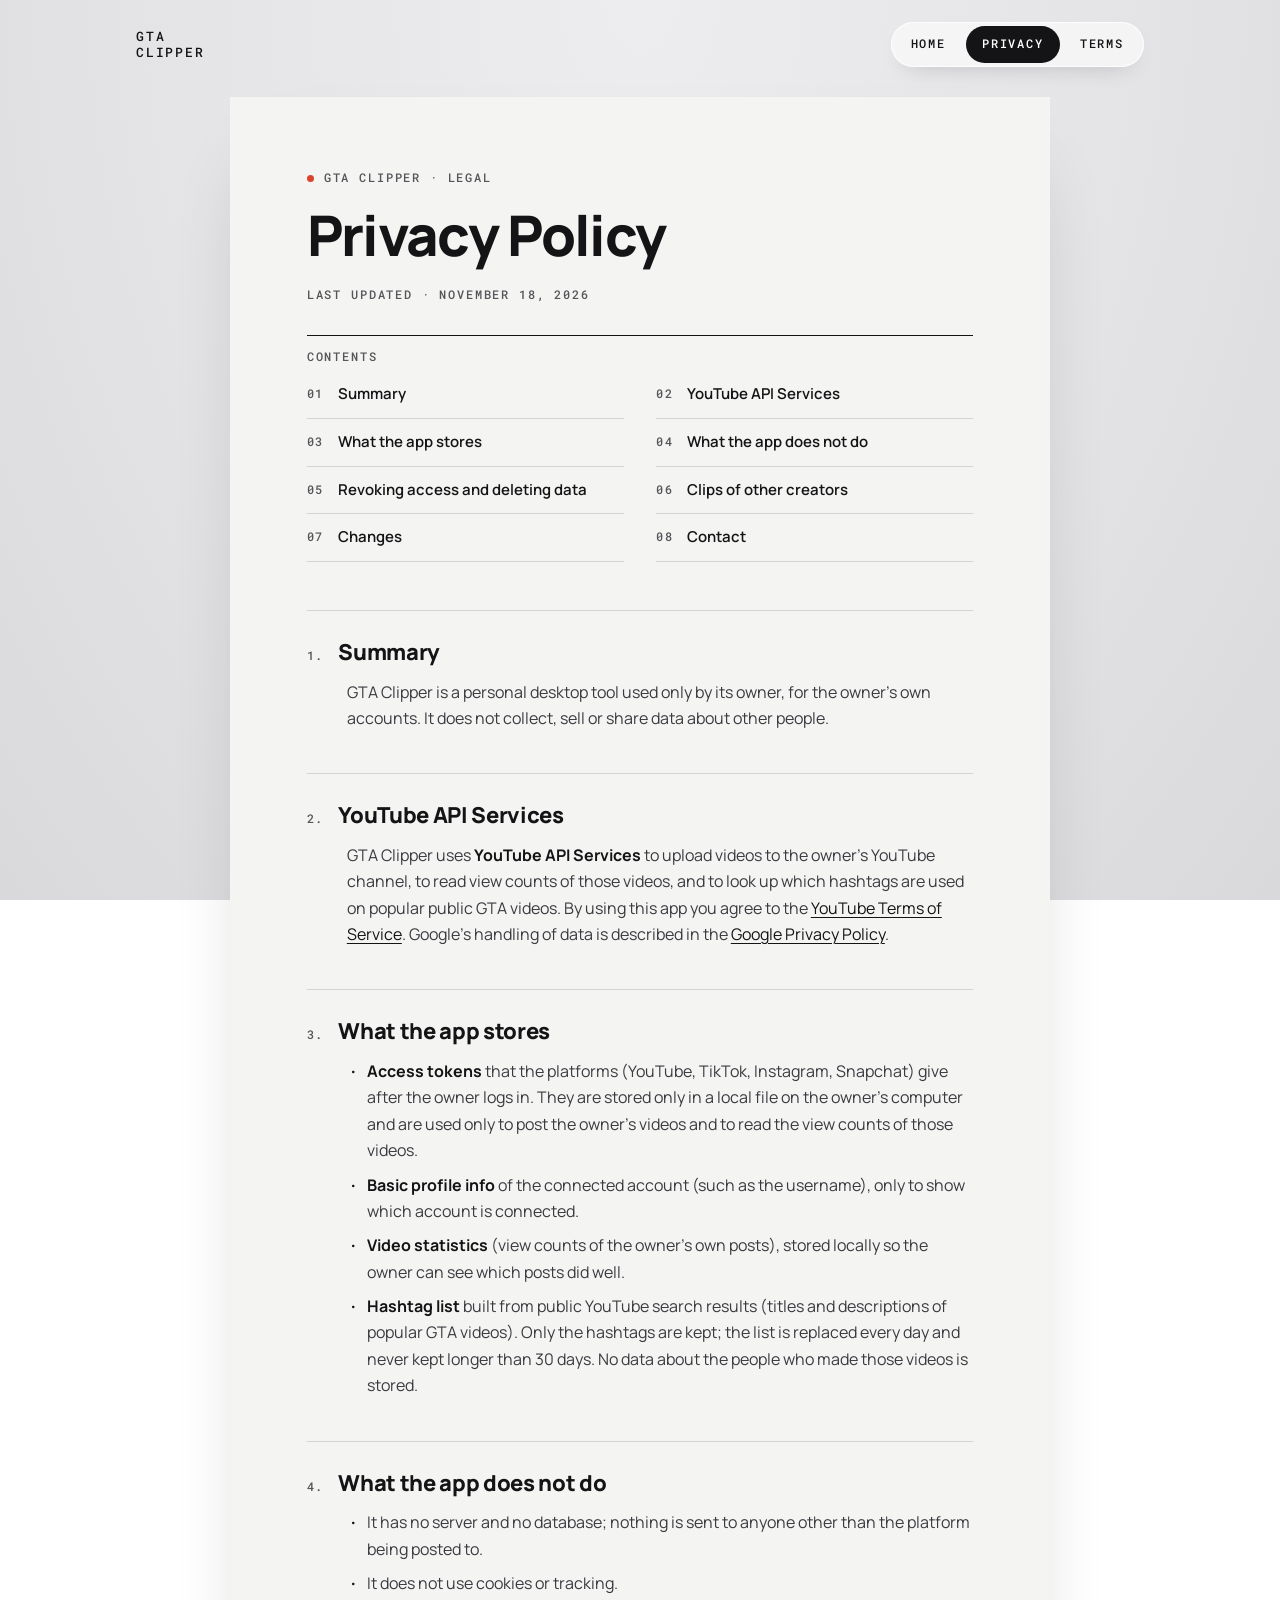
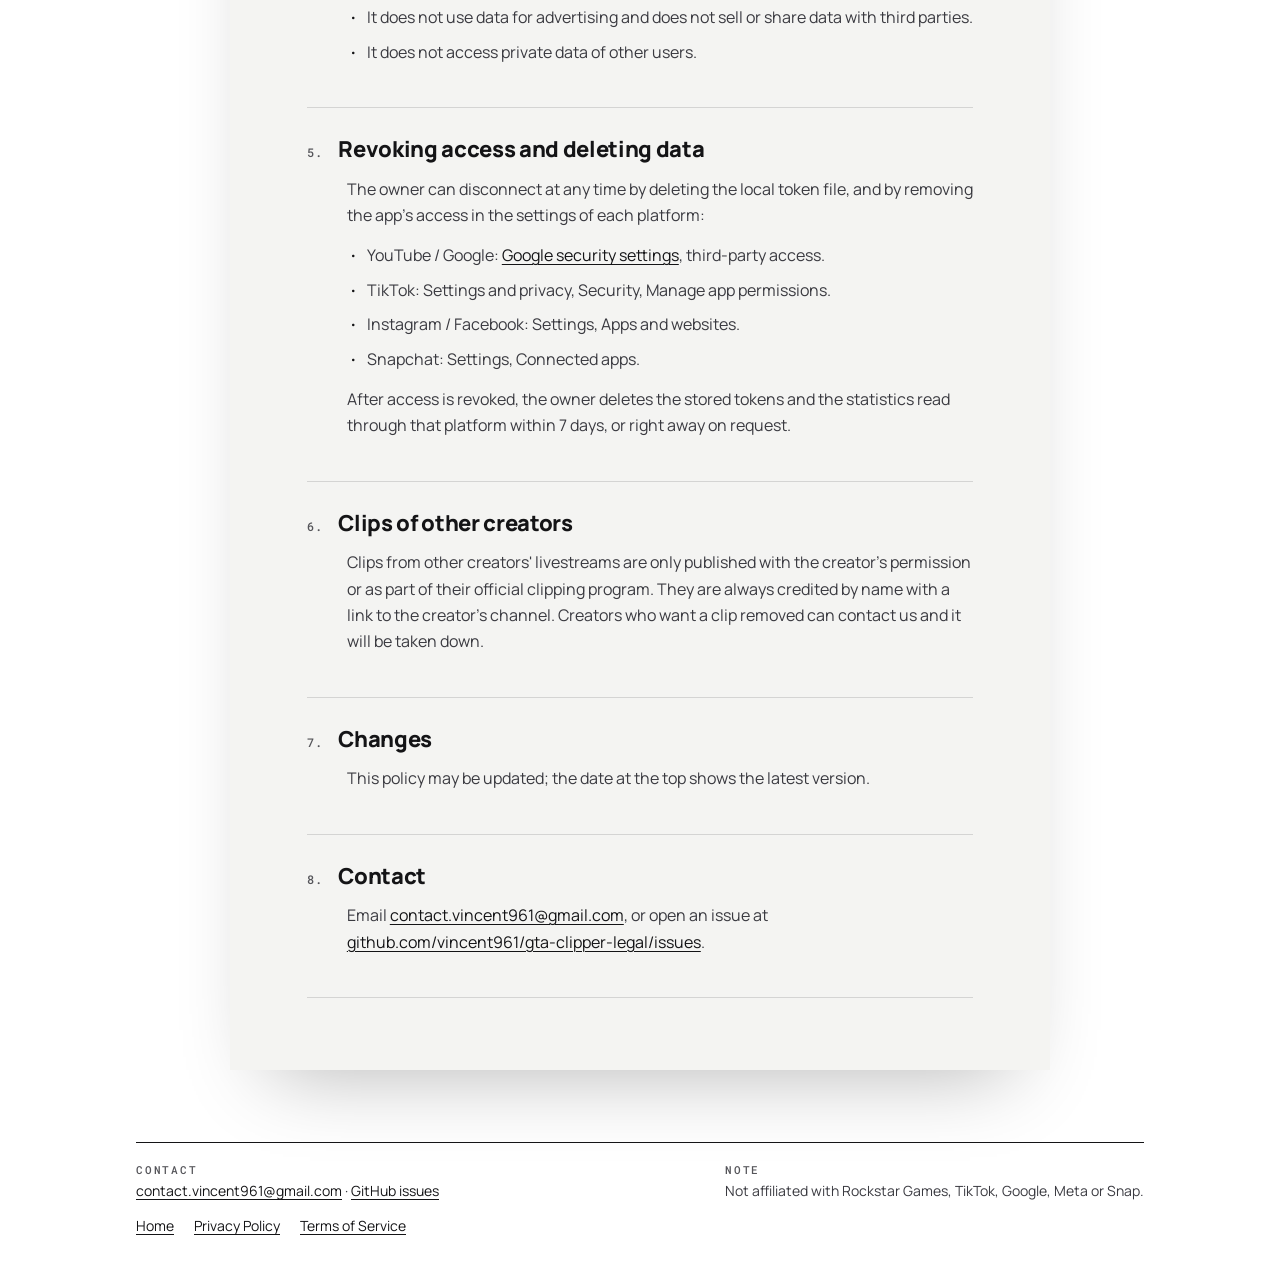
==== commit cc741311: "Logo ook GTA Clipper Co-Authored-By: Claude Opus 5.5 <noreply@anthropic.com>" ====
--- a/privacy.html
+++ b/privacy.html
@@ -10,7 +10,7 @@
 <body>
 <a class="skip" href="#main">Skip to content</a>
 <header class="site-header">
-  <a class="wordmark" href="index.html"><span>GTA6 Clip</span><span>Uploader</span></a>
+  <a class="wordmark" href="index.html"><span>GTA</span><span>Clipper</span></a>
   <nav class="nav" aria-label="Main">
     <a href="index.html">Home</a>
     <a href="privacy.html" aria-current="page">Privacy</a>
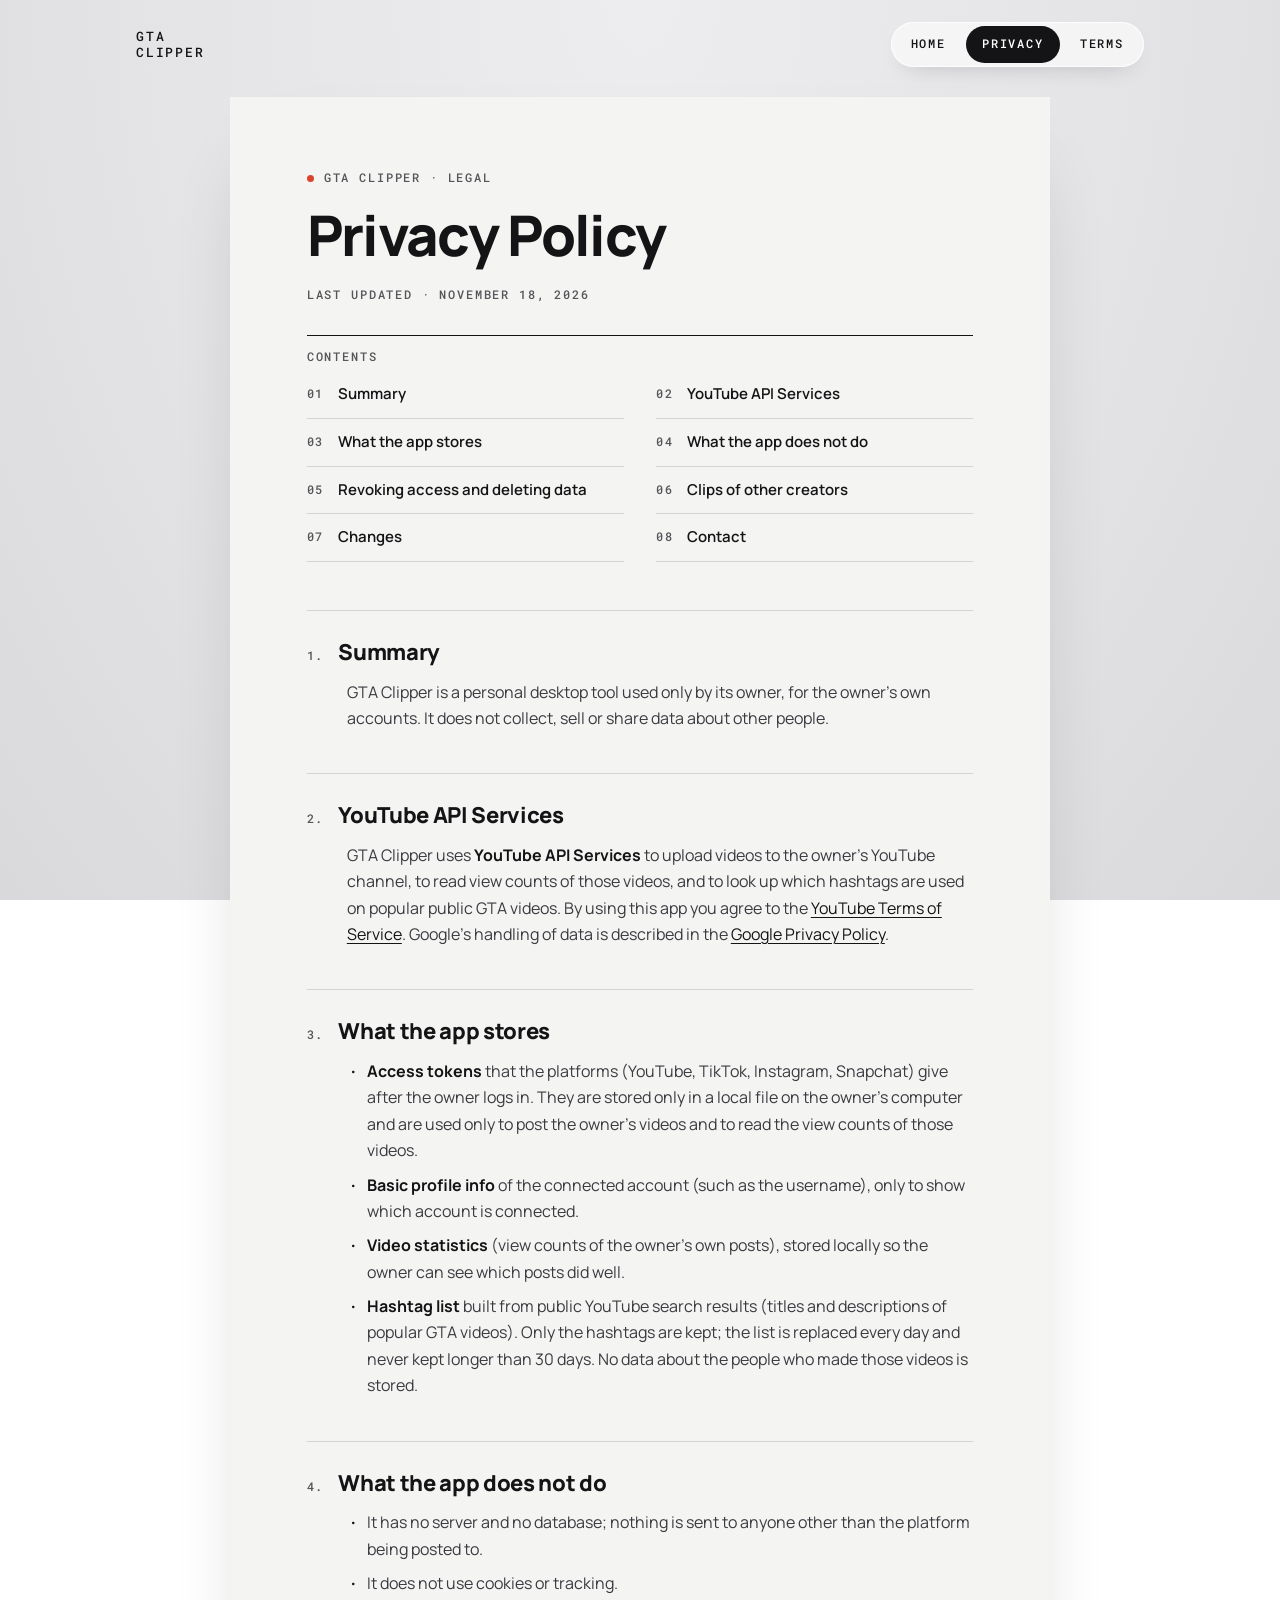
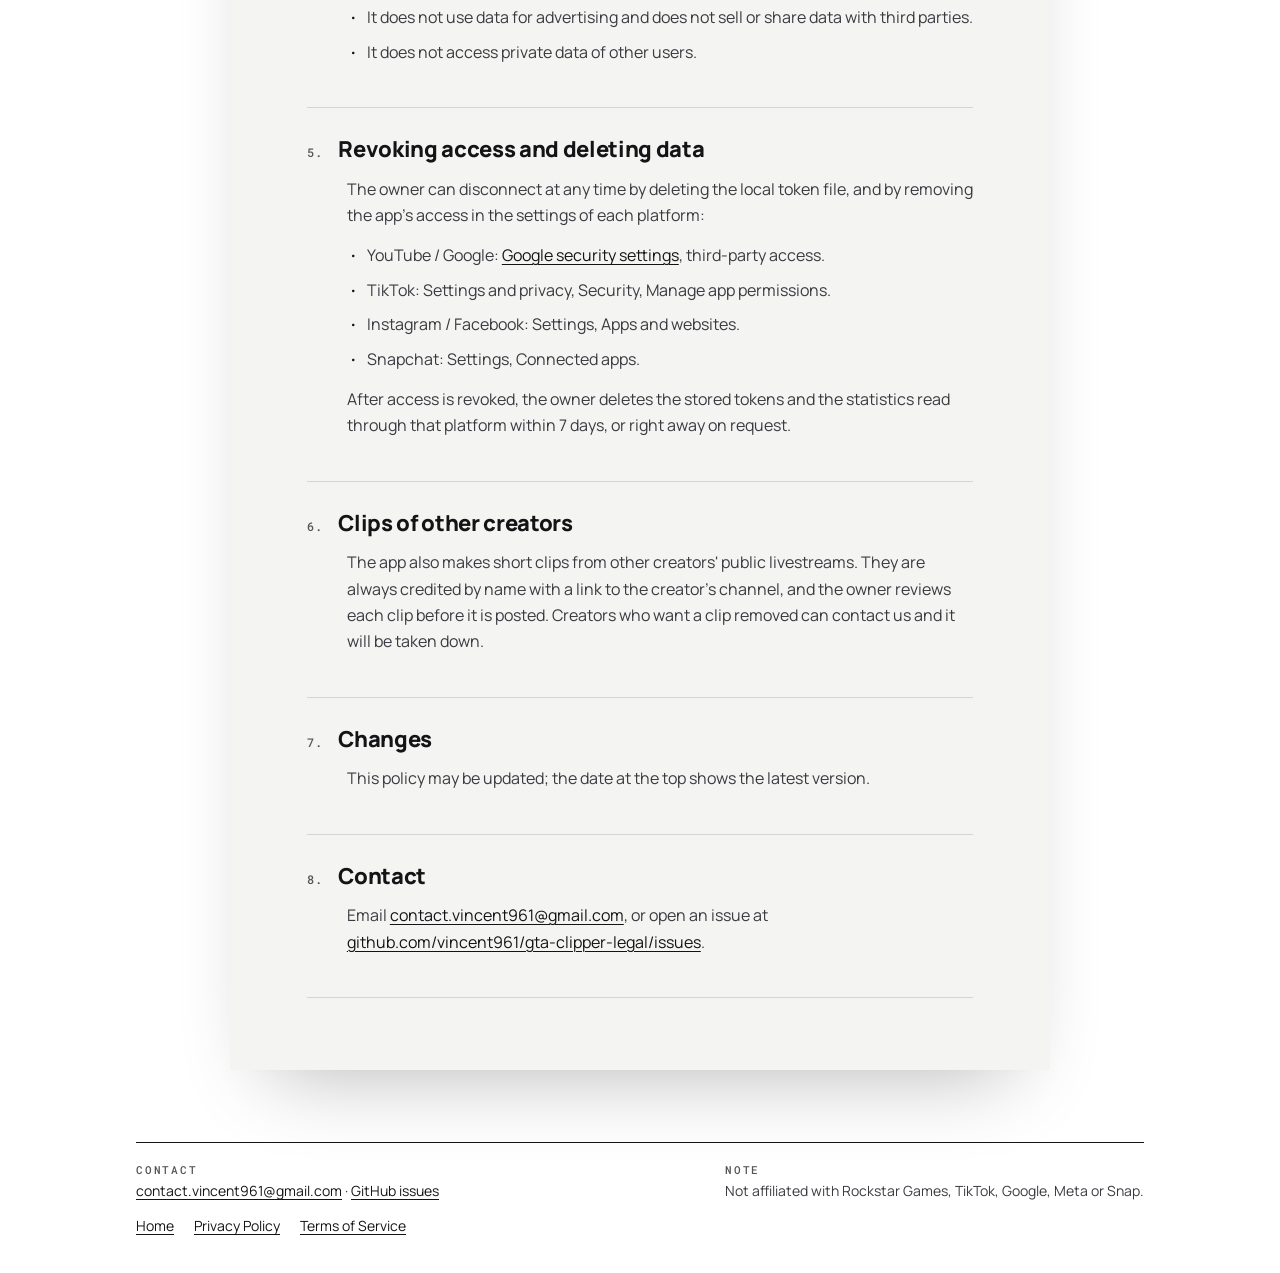
==== commit fa81adb1: "Clips van andere streamers: geen toestemmingsclaim meer, wel vermelding en verwijderen op verzoek Co" ====
--- a/privacy.html
+++ b/privacy.html
@@ -74,7 +74,7 @@
     </section>
     <section class="s" id="creators" aria-labelledby="creators-h">
       <h2 id="creators-h"><span class="num">6.</span>Clips of other creators</h2>
-      <p>Clips from other creators' livestreams are only published with the creator's permission or as part of their official clipping program. They are always credited by name with a link to the creator's channel. Creators who want a clip removed can contact us and it will be taken down.</p>
+      <p>The app also makes short clips from other creators' public livestreams. They are always credited by name with a link to the creator's channel, and the owner reviews each clip before it is posted. Creators who want a clip removed can contact us and it will be taken down.</p>
     </section>
     <section class="s" id="changes" aria-labelledby="changes-h">
       <h2 id="changes-h"><span class="num">7.</span>Changes</h2>
